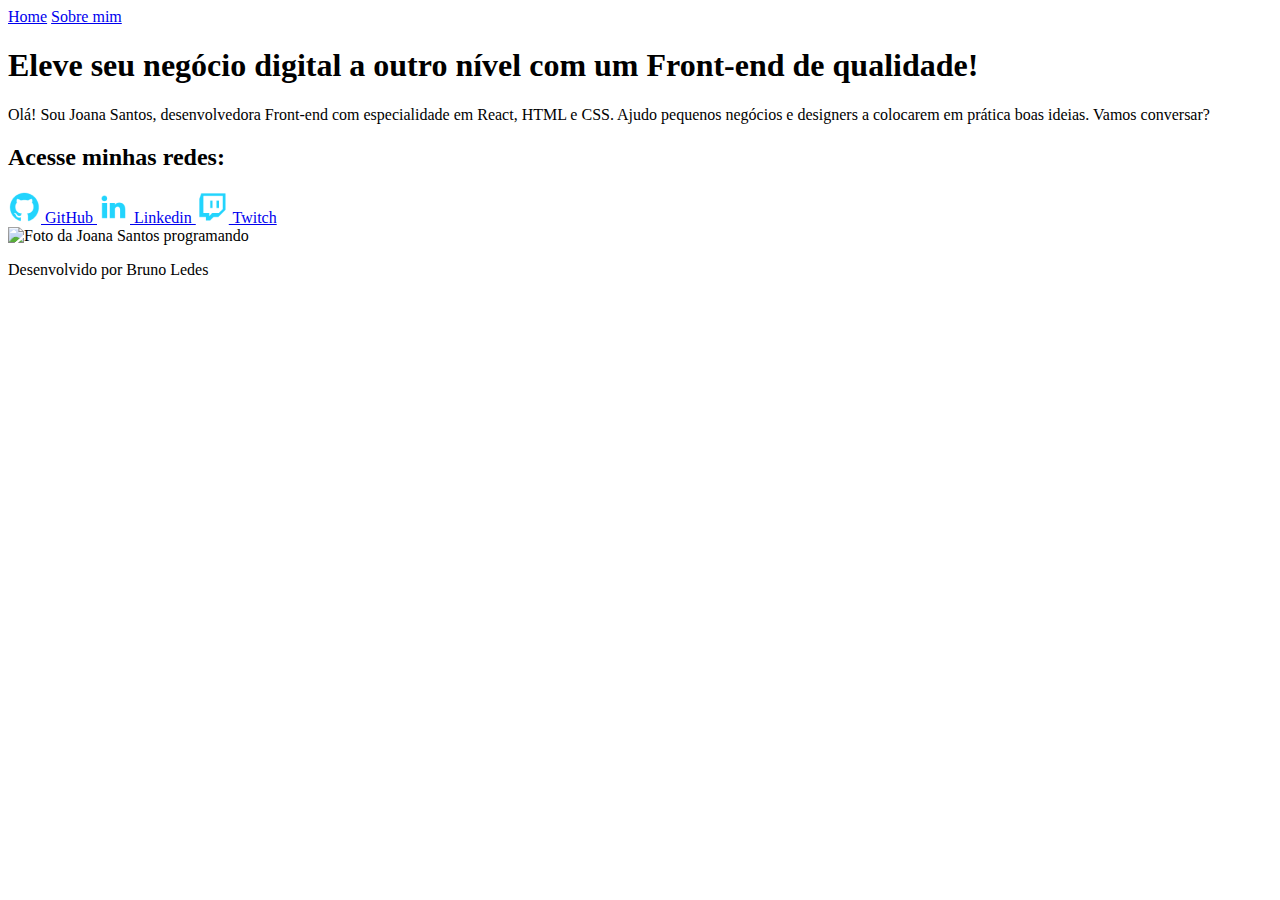
==== index.html @ ce59244c "Rename site.html to index.html" ====
<!DOCTYPE html> <!--Tipo de documentoque o navegador vai entender "HTML5"-->
<html lang="pt-br">  <!-- Linguagem -->
<head> <!--“cabeça” providencia informações gerais (metadados) sobre o documento, incluindo seu 
       título e links para scripts e folhas de estilos.-->
    <meta charset="UTF-8"> 
    <meta http-equiv="X-UA-Compatible" content="IE=edge">
    <meta name="viewport" content="width=device-width, initial-scale=1.0"> <!--largura da página para 
                                                                           seguir a largura da tela do dispositivo
                                                                           ou da janela de visualização, que varia
                                                                           dependendo do dispositivo. Basicamente,
                                                                           significa que o navegador (provavelmente)
                                                                           renderizará a largura da página na largura 
                                                                           de sua própria tela.-->
    <title>Portifolio</title>
    <link rel="stylesheet" href="style.css">
</head>
<body> <!--Corpo do documento e um contêiner para todos conteúdos visíveis como títulos,parágrafos,
       imagem, hiperlink,tabelas, lista e outros-->
    <header class="cabecalho">
        <nav class="cabecalho__menu">
            <a class="cabecalho__menu__link" href="index.html">Home</a>
            <a class="cabecalho__menu__link" href="about.html">Sobre mim</a>
        </nav>
    </header>
    <main class="apresentacao">
        <section class="apresentacao__conteudo">
            <h1 class="apresentacao__conteudo_titulo"> Eleve seu negócio digital a outro nível 
            <strong class="titulo-destaque">com um Front-end de qualidade!
            </strong></h1>
            <p class="apresentacao__conteudo_texto">Olá! Sou Joana Santos, desenvolvedora 
            Front-end com especialidade em React, HTML e
            CSS. Ajudo pequenos negócios e designers a 
            colocarem em prática boas ideias. Vamos 
            conversar?</p>
            
            <div class="apresentação__links">
                <h2 class="apresentação__links_subtitulo">Acesse minhas redes:</h2>
                <a class="apresentação__links__navegacao" href="https://github.com">
                    <img src="github.png">
                    GitHub
                </a>
                <a class="apresentação__links__navegacao" href="https://linkedin.com/in/"> 
                    <img src="linkedin.png">
                    Linkedin
                </a>              
                <a class="apresentação__links__navegacao" href="https://www.twitch.tv/"> 
                    <img src="twitch.png">
                    Twitch
                </a>
         </div>
        </section>    
            <img class="apresentacao__imagem" src="imagem.png" alt="Foto da Joana Santos programando"> <!--src direcionar ao local do
                                                                          arquivo, alt = descrição da imagem-->
    </main>
    <footer class="rodape">
        <p>Desenvolvido por Bruno Ledes</p>
    </footer>
</body>
</html>
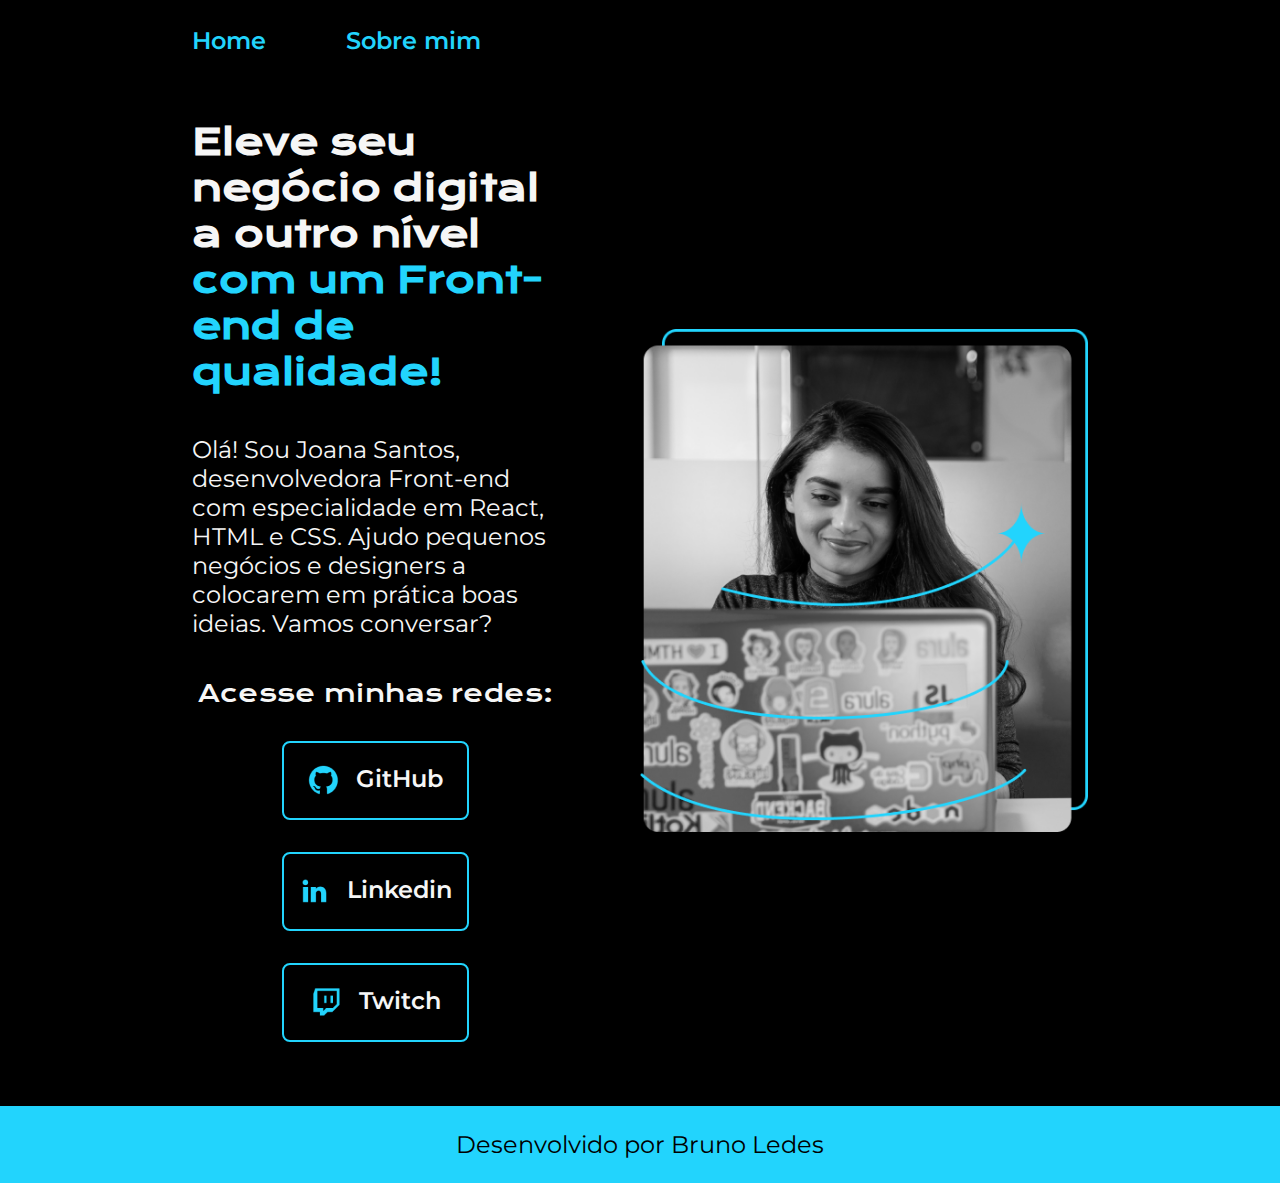
==== commit 42ab7296: "Update index.html" ====
--- a/index.html
+++ b/index.html
@@ -49,7 +49,7 @@
                 </a>
          </div>
         </section>    
-            <img class="apresentacao__imagem" src="imagem.png" alt="Foto da Joana Santos programando"> <!--src direcionar ao local do
+            <img class="apresentacao__imagem" src="Imagem.png" alt="Foto da Joana Santos programando"> <!--src direcionar ao local do
                                                                           arquivo, alt = descrição da imagem-->
     </main>
     <footer class="rodape">
--- a/style.css
+++ b/style.css
@@ -0,0 +1,127 @@
+/* Fontes*/
+@import url('https://fonts.googleapis.com/css2?family=Krona+One&family=Montserrat:ital,wght@0,600;1,600&display=swap');
+
+:root { /* Variavel CSS para Cores e Fontes 37*/
+    --cor-primaria: #000000; 
+    --cor-secundaria: #F6F6F6;
+    --cor-terciaria: #22D4FD;
+    --cor-hover: #272727;
+
+    --font-primaria: 'Krona One', sans-serif;
+    --font-secundaria:'Montserrat', sans-serif;
+}
+
+*{
+    margin: 0;
+    padding: 0;
+}
+body {
+
+box-sizing: border-box;
+background-color: var(--cor-primaria);
+color: var(--cor-secundaria)
+
+}
+.cabecalho {/*31*/
+   padding: 2% 0 0 15%;/*32*/
+   
+}
+.cabecalho__menu {/*33*/
+   display: flex;/*34*/
+   gap: 80px; /*35*/
+
+}
+.cabecalho__menu__link {/*26*/
+    font-family:var(--font-secundaria);/*27*/
+    color: var(--cor-terciaria);/*28*/
+    font-size: 1.5rem;/*29*/
+    font-weight: 600;/*30*/
+    text-decoration: none; /* antes criar o link e o html que vai ser direcionado 36*/
+
+}
+.apresentacao {
+    padding: 5% 15%; /*Verticale Horizontal*//*25*/
+    display: flex;
+    align-items: center;
+    justify-content:space-between;
+    gap: 82px;
+}
+.apresentacao__conteudo {
+    width: 50%;
+    display: flex;
+    flex-direction: column;
+    gap: 40px;
+
+}
+.apresentacao__conteudo_titulo {
+    font-size: 2.25rem;
+    font-family: var(--font-primaria)
+    
+}
+.titulo-destaque {
+    color:var(--cor-terciaria); 
+}
+.apresentacao__conteudo_texto {
+    font-size: 1.5rem;
+    font-family: var(--font-secundaria)
+}
+.apresentação__links {
+    display: flex;
+    flex-direction: column;/*5*/
+    align-items: center;/*6*/
+    justify-content: space-between;
+    gap: 32px;/*7*/
+}
+.apresentação__links_subtitulo {/*1*/
+    font-family: var(--font-primaria);/*2*/
+    font-weight: 400;/*3*/
+    font-size: 1.5rem;/*4*/
+}
+.apresentação__links__navegacao {
+    display: flex;/*12*/
+    justify-content: center;/*13*/
+    gap: 16px; /*14*/
+    border: 2px solid var(--cor-terciaria);/*8*/
+    width: 50%; /*largura do botão*//*10*/
+    text-align: center; /*alinhamento do texto*/
+    border-radius: 8px; /*bordas curvada - Raio do arendodamento *//*11*/
+    font-size: 1.5rem;/*tamanho da fonte*/
+    font-weight: 600;/*peso da fonte*/
+    padding: 21.5px 0 ;  ; /* Margem do elemento ate a borda, obs: 2 valores um vertical e outro horizotal*/ 
+    text-decoration: none; /*sem a linha do link*/
+    color: var(--cor-secundaria);/*cor da font*//*9*/
+    font-family: var(--font-secundaria) /*escolha da font*/
+     }
+.apresentação__links__link:hover { /*15*/
+    background-color: var(--cor-hover);/*16*/
+  
+}
+.apresentacao__imagem {
+    width: 50%;
+}
+.rodape {/*17*/
+    padding: 24px;/*20*/
+    background-color:var(--cor-terciaria);/*18*/
+    color: var(--cor-primaria);/*19*/
+    text-align: center; /*21*/
+    font-family: var(--font-secundaria);/*22*/
+    font-size: 1.5rem;/*23*/
+    font-weight: 400;/*24*/
+
+}
+@media (max-width: 1200px) {
+   .apresentacao {
+    flex-direction: column-reverse;
+    padding: 5% ;
+   }  
+   .apresentacao__conteudo {
+    width: auto;
+   }
+   .cabecalho {
+    padding: 10%;
+   }
+   .cabecalho__menu {
+    justify-content: center;
+   }
+}
+
